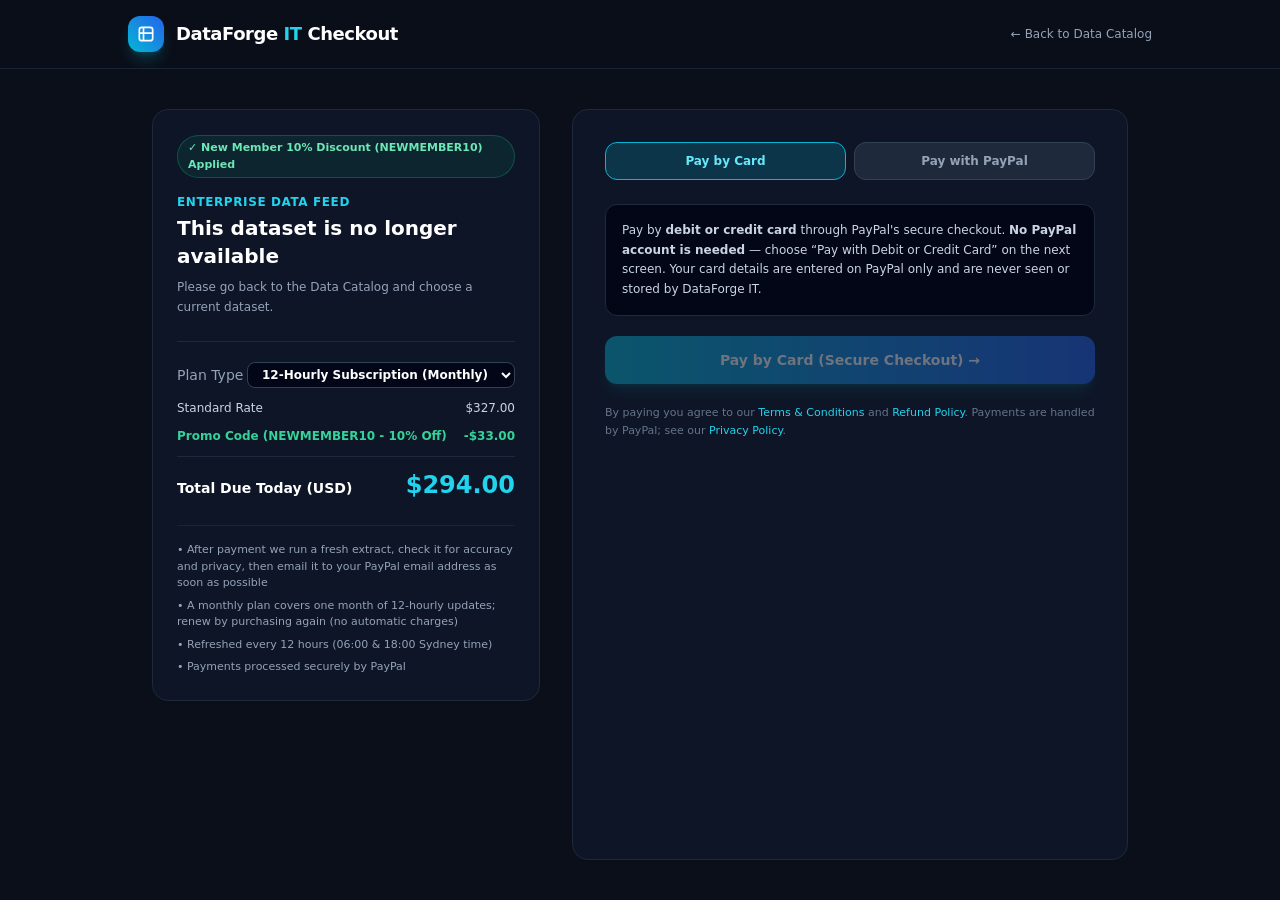
==== checkout.html @ 6be02f1d "Data refresh 2026-11-08T19:18:40Z (8 datasets)" ====
<!DOCTYPE html>
<html lang="en">
<head>
  <meta charset="UTF-8">
  <meta name="viewport" content="width=device-width, initial-scale=1.0">
  <title>Secure Checkout | DataForge IT Enterprise Data Feeds</title>
  <link rel="stylesheet" href="site.css">
  <script src="catalog-data.js?v=20261109"></script>
  <script src="catalog-loader.js?v=20261109"></script>
</head>
<body class="bg-[#0b0f19] text-slate-100 font-sans antialiased min-h-screen flex flex-col">
  <nav class="border-b border-slate-800/80 px-6 py-4 bg-[#0b0f19]/90">
    <div class="max-w-5xl mx-auto flex items-center justify-between">
      <a href="https://dataforgeit.digital" class="flex items-center gap-3 hover:opacity-90 transition-opacity">
        <div class="w-9 h-9 rounded-xl bg-gradient-to-tr from-cyan-500 to-blue-600 flex items-center justify-center shadow-lg shadow-cyan-500/25">
          <svg class="w-5 h-5 text-white" fill="none" stroke="currentColor" viewBox="0 0 24 24">
            <path stroke-linecap="round" stroke-linejoin="round" stroke-width="2" d="M4 7v10c0 2 1 3 3 3h10c2 0 3-1 3-3V7c0-2-1-3-3-3H7C5 4 4 5 4 7zm0 4h16M9 4v16"/>
          </svg>
        </div>
        <span class="text-lg font-bold tracking-tight text-white">DataForge <span class="text-cyan-400">IT</span> Checkout</span>
      </a>
      <a href="https://dataforgeit.digital/#catalog" class="text-xs text-slate-400 hover:text-cyan-400 transition-colors">&larr; Back to Data Catalog</a>
    </div>
  </nav>

  <main class="flex-1 max-w-5xl w-full mx-auto px-6 py-10 grid grid-cols-1 lg:grid-cols-12 gap-8">
    <!-- Left: Order Summary -->
    <div class="lg:col-span-5 bg-slate-900/80 border border-slate-800 rounded-2xl p-6 flex flex-col justify-between h-fit">
      <div>
        <div class="inline-flex items-center gap-1.5 px-2.5 py-1 rounded-full bg-emerald-500/10 border border-emerald-500/30 text-emerald-300 text-[11px] font-semibold mb-4">
          &check; New Member 10% Discount (NEWMEMBER10) Applied
        </div>
        <div id="coCategory" class="text-xs uppercase tracking-wider text-cyan-400 font-semibold">Enterprise Data Feed</div>
        <h1 id="coTitle" class="text-xl font-extrabold text-white mt-1">Loading Dataset...</h1>
        <p id="coDesc" class="text-xs text-slate-400 mt-2 leading-relaxed"></p>

        <div class="mt-6 pt-5 border-t border-slate-800 space-y-3 text-sm">
          <div class="flex justify-between items-center">
            <span class="text-slate-400">Plan Type</span>
            <select id="planSelect" onchange="updateTotal()" class="bg-slate-950 border border-slate-700 rounded-lg px-2.5 py-1 text-xs text-white font-semibold">
              <option value="monthly">12-Hourly Subscription (Monthly)</option>
              <option value="oneoff">One-Off Full Snapshot Archive</option>
            </select>
          </div>
          <div class="flex justify-between text-xs text-slate-300">
            <span>Standard Rate</span>
            <span id="coStdPrice">$327.00</span>
          </div>
          <div id="coDiscountRow" class="flex justify-between text-xs text-emerald-400 font-semibold">
            <span>Promo Code (NEWMEMBER10 - 10% Off)</span>
            <span id="coDiscountAmt">-$33.00</span>
          </div>
          <div class="pt-3 border-t border-slate-800 flex justify-between items-baseline">
            <span class="font-bold text-white">Total Due Today (USD)</span>
            <span id="coTotalPrice" class="text-2xl font-extrabold text-cyan-400">$294.00</span>
          </div>
        </div>
      </div>

      <div class="mt-6 pt-4 border-t border-slate-800/80 text-[11px] text-slate-400 space-y-1.5">
        <div>&bull; After payment we run a fresh extract, check it for accuracy and privacy, then email it to your PayPal email address as soon as possible</div>
        <div>&bull; A monthly plan covers one month of 12-hourly updates; renew by purchasing again (no automatic charges)</div>
        <div>&bull; Refreshed every 12 hours (06:00 &amp; 18:00 Sydney time)</div>
        <div>&bull; Payments processed securely by PayPal</div>
      </div>
    </div>

    <!-- Right: Payment Gateway -->
    <div class="lg:col-span-7 bg-slate-900/80 border border-slate-800 rounded-2xl p-6 sm:p-8">
      <div class="flex items-center gap-2 mb-6">
        <button id="tabStripe" onclick="switchTab('stripe')" class="flex-1 py-2.5 px-4 rounded-xl text-xs font-bold border transition-all bg-cyan-500/20 border-cyan-500 text-cyan-300">
          Pay by Card
        </button>
        <button id="tabPaypal" onclick="switchTab('paypal')" class="flex-1 py-2.5 px-4 rounded-xl text-xs font-bold border transition-all bg-slate-800 border-slate-700 text-slate-400">
          Pay with PayPal
        </button>
      </div>

      <!-- Card Payment (processed securely by PayPal - no card details are entered on this site) -->
      <div id="stripePanel" class="space-y-5">
        <div class="p-4 rounded-xl bg-slate-950 border border-slate-800 text-xs text-slate-300 leading-relaxed">
          Pay by <strong>debit or credit card</strong> through PayPal's secure checkout. <strong>No PayPal account is needed</strong> &mdash; choose &ldquo;Pay with Debit or Credit Card&rdquo; on the next screen. Your card details are entered on PayPal only and are never seen or stored by DataForge IT.
        </div>
        <a id="cardPaypalLink" href="#" target="_blank" rel="noopener" class="block w-full text-center py-3.5 rounded-xl bg-gradient-to-r from-cyan-500 to-blue-600 hover:from-cyan-400 hover:to-blue-500 text-white font-bold text-sm shadow-lg shadow-cyan-500/25 transition-all">
          Pay by Card (Secure Checkout) &rarr;
        </a>
      </div>

      <!-- PayPal Panel -->
      <div id="paypalPanel" class="hidden space-y-5">
        <div class="p-4 rounded-xl bg-slate-950 border border-slate-800 text-xs text-slate-300 leading-relaxed">
          Click below to complete your instant checkout via <strong>PayPal Express Checkout</strong> (supports PayPal Balance, Bank, or Debit/Credit Card).
        </div>
        <a id="directPaypalLink" href="#" target="_blank" rel="noopener" class="block w-full text-center py-3.5 rounded-xl bg-[#0070ba] hover:bg-[#005ea6] text-white font-bold text-sm shadow-lg transition-all">
          Proceed to PayPal Checkout &rarr;
        </a>
      </div>

      <p class="mt-5 text-[11px] text-slate-500 leading-relaxed">By paying you agree to our <a href="terms.html" target="_blank" class="text-cyan-400 hover:underline">Terms &amp; Conditions</a> and <a href="refunds.html" target="_blank" class="text-cyan-400 hover:underline">Refund Policy</a>. Payments are handled by PayPal; see our <a href="privacy.html" target="_blank" class="text-cyan-400 hover:underline">Privacy Policy</a>.</p>

      <div id="paymentStatusBox" class="hidden mt-5 p-4 rounded-xl bg-emerald-500/15 border border-emerald-500/30 text-emerald-300 text-xs leading-relaxed"></div>
    </div>
  </main>

  <script>
    const params = new URLSearchParams(window.location.search);
    const datasetId = params.get('dataset') || 'ecommerce_pricing_intelligence';
    const initialMethod = params.get('method') || 'stripe';
    let currentDataset = null;

    function switchTab(method) {
      const isStripe = method === 'stripe';
      document.getElementById('stripePanel').classList.toggle('hidden', !isStripe);
      document.getElementById('paypalPanel').classList.toggle('hidden', isStripe);
      document.getElementById('tabStripe').className = isStripe
        ? 'flex-1 py-2.5 px-4 rounded-xl text-xs font-bold border transition-all bg-cyan-500/20 border-cyan-500 text-cyan-300'
        : 'flex-1 py-2.5 px-4 rounded-xl text-xs font-bold border transition-all bg-slate-800 border-slate-700 text-slate-400';
      document.getElementById('tabPaypal').className = !isStripe
        ? 'flex-1 py-2.5 px-4 rounded-xl text-xs font-bold border transition-all bg-[#0070ba]/30 border-[#0070ba] text-white'
        : 'flex-1 py-2.5 px-4 rounded-xl text-xs font-bold border transition-all bg-slate-800 border-slate-700 text-slate-400';
    }

    function updateTotal() {
      if (!currentDataset) return;
      const plan = document.getElementById('planSelect').value;
      const isMonthly = plan === 'monthly';
      const std = isMonthly ? currentDataset.price_monthly_usd : currentDataset.price_oneoff_usd;
      const finalPrice = isMonthly ? (currentDataset.price_new_member_usd || std) : currentDataset.price_oneoff_usd;

      document.getElementById('coStdPrice').textContent = '$' + std + (isMonthly ? '/mo' : '');
      document.getElementById('coDiscountRow').classList.toggle('hidden', !isMonthly);
      document.getElementById('coDiscountAmt').textContent = '-$' + (std - finalPrice) + '/mo';
      document.getElementById('coTotalPrice').textContent = '$' + finalPrice + '.00';
      document.getElementById('cardPaypalLink').textContent = 'Pay $' + finalPrice + '.00 USD by Card (Secure Checkout) \u2192';

      const itemName = encodeURIComponent('DataForge IT - ' + currentDataset.title + (isMonthly ? ' (12h Subscription)' : ' (One-Off Archive)'));
      const paypalUrl = 'https://www.paypal.com/cgi-bin/webscr?cmd=_xclick&business=jleake2620%40gmail.com&item_name=' + itemName + '&amount=' + finalPrice + '&currency_code=USD&no_shipping=1';
      document.getElementById('directPaypalLink').href = paypalUrl;
      document.getElementById('cardPaypalLink').href = paypalUrl + '&landing_page=billing';
    }

    function showDataset() {
      const cat = window.DATAFORGE_CATALOG;
      if (cat && cat.datasets) {
        currentDataset = cat.datasets.find(d => d.id === datasetId);
        if (!currentDataset) {
          document.getElementById('coTitle').textContent = 'This dataset is no longer available';
          document.getElementById('coDesc').textContent = 'Please go back to the Data Catalog and choose a current dataset.';
          document.querySelectorAll('#directPaypalLink, #cardPaypalLink').forEach(el => { el.removeAttribute('href'); el.style.pointerEvents = 'none'; el.style.opacity = '0.4'; });
          return;
        }
        document.getElementById('coCategory').textContent = currentDataset.category;
        document.getElementById('coTitle').textContent = currentDataset.title;
        document.getElementById('coDesc').textContent = currentDataset.description;
        updateTotal();
      }
    }
    window.addEventListener('DOMContentLoaded', () => {
      showDataset();
      switchTab(initialMethod);
      if (window.loadLatestCatalog) window.loadLatestCatalog().then(updated => { if (updated) showDataset(); });
    });
  </script>
</body>
</html>
---- site.css ----
*,:after,:before{--tw-border-spacing-x:0;--tw-border-spacing-y:0;--tw-translate-x:0;--tw-translate-y:0;--tw-rotate:0;--tw-skew-x:0;--tw-skew-y:0;--tw-scale-x:1;--tw-scale-y:1;--tw-pan-x: ;--tw-pan-y: ;--tw-pinch-zoom: ;--tw-scroll-snap-strictness:proximity;--tw-gradient-from-position: ;--tw-gradient-via-position: ;--tw-gradient-to-position: ;--tw-ordinal: ;--tw-slashed-zero: ;--tw-numeric-figure: ;--tw-numeric-spacing: ;--tw-numeric-fraction: ;--tw-ring-inset: ;--tw-ring-offset-width:0px;--tw-ring-offset-color:#fff;--tw-ring-color:rgba(59,130,246,.5);--tw-ring-offset-shadow:0 0 #0000;--tw-ring-shadow:0 0 #0000;--tw-shadow:0 0 #0000;--tw-shadow-colored:0 0 #0000;--tw-blur: ;--tw-brightness: ;--tw-contrast: ;--tw-grayscale: ;--tw-hue-rotate: ;--tw-invert: ;--tw-saturate: ;--tw-sepia: ;--tw-drop-shadow: ;--tw-backdrop-blur: ;--tw-backdrop-brightness: ;--tw-backdrop-contrast: ;--tw-backdrop-grayscale: ;--tw-backdrop-hue-rotate: ;--tw-backdrop-invert: ;--tw-backdrop-opacity: ;--tw-backdrop-saturate: ;--tw-backdrop-sepia: ;--tw-contain-size: ;--tw-contain-layout: ;--tw-contain-paint: ;--tw-contain-style: }::backdrop{--tw-border-spacing-x:0;--tw-border-spacing-y:0;--tw-translate-x:0;--tw-translate-y:0;--tw-rotate:0;--tw-skew-x:0;--tw-skew-y:0;--tw-scale-x:1;--tw-scale-y:1;--tw-pan-x: ;--tw-pan-y: ;--tw-pinch-zoom: ;--tw-scroll-snap-strictness:proximity;--tw-gradient-from-position: ;--tw-gradient-via-position: ;--tw-gradient-to-position: ;--tw-ordinal: ;--tw-slashed-zero: ;--tw-numeric-figure: ;--tw-numeric-spacing: ;--tw-numeric-fraction: ;--tw-ring-inset: ;--tw-ring-offset-width:0px;--tw-ring-offset-color:#fff;--tw-ring-color:rgba(59,130,246,.5);--tw-ring-offset-shadow:0 0 #0000;--tw-ring-shadow:0 0 #0000;--tw-shadow:0 0 #0000;--tw-shadow-colored:0 0 #0000;--tw-blur: ;--tw-brightness: ;--tw-contrast: ;--tw-grayscale: ;--tw-hue-rotate: ;--tw-invert: ;--tw-saturate: ;--tw-sepia: ;--tw-drop-shadow: ;--tw-backdrop-blur: ;--tw-backdrop-brightness: ;--tw-backdrop-contrast: ;--tw-backdrop-grayscale: ;--tw-backdrop-hue-rotate: ;--tw-backdrop-invert: ;--tw-backdrop-opacity: ;--tw-backdrop-saturate: ;--tw-backdrop-sepia: ;--tw-contain-size: ;--tw-contain-layout: ;--tw-contain-paint: ;--tw-contain-style: }/*! tailwindcss v3.4.17 | MIT License | https://tailwindcss.com*/*,:after,:before{box-sizing:border-box;border:0 solid #e5e7eb}:after,:before{--tw-content:""}:host,html{line-height:1.5;-webkit-text-size-adjust:100%;-moz-tab-size:4;-o-tab-size:4;tab-size:4;font-family:ui-sans-serif,system-ui,sans-serif,Apple Color Emoji,Segoe UI Emoji,Segoe UI Symbol,Noto Color Emoji;font-feature-settings:normal;font-variation-settings:normal;-webkit-tap-highlight-color:transparent}body{margin:0;line-height:inherit}hr{height:0;color:inherit;border-top-width:1px}abbr:where([title]){-webkit-text-decoration:underline dotted;text-decoration:underline dotted}h1,h2,h3,h4,h5,h6{font-size:inherit;font-weight:inherit}a{color:inherit;text-decoration:inherit}b,strong{font-weight:bolder}code,kbd,pre,samp{font-family:ui-monospace,SFMono-Regular,Menlo,Monaco,Consolas,Liberation Mono,Courier New,monospace;font-feature-settings:normal;font-variation-settings:normal;font-size:1em}small{font-size:80%}sub,sup{font-size:75%;line-height:0;position:relative;vertical-align:baseline}sub{bottom:-.25em}sup{top:-.5em}table{text-indent:0;border-color:inherit;border-collapse:collapse}button,input,optgroup,select,textarea{font-family:inherit;font-feature-settings:inherit;font-variation-settings:inherit;font-size:100%;font-weight:inherit;line-height:inherit;letter-spacing:inherit;color:inherit;margin:0;padding:0}button,select{text-transform:none}button,input:where([type=button]),input:where([type=reset]),input:where([type=submit]){-webkit-appearance:button;background-color:transparent;background-image:none}:-moz-focusring{outline:auto}:-moz-ui-invalid{box-shadow:none}progress{vertical-align:baseline}::-webkit-inner-spin-button,::-webkit-outer-spin-button{height:auto}[type=search]{-webkit-appearance:textfield;outline-offset:-2px}::-webkit-search-decoration{-webkit-appearance:none}::-webkit-file-upload-button{-webkit-appearance:button;font:inherit}summary{display:list-item}blockquote,dd,dl,figure,h1,h2,h3,h4,h5,h6,hr,p,pre{margin:0}fieldset{margin:0}fieldset,legend{padding:0}menu,ol,ul{list-style:none;margin:0;padding:0}dialog{padding:0}textarea{resize:vertical}input::-moz-placeholder,textarea::-moz-placeholder{opacity:1;color:#9ca3af}input::placeholder,textarea::placeholder{opacity:1;color:#9ca3af}[role=button],button{cursor:pointer}:disabled{cursor:default}audio,canvas,embed,iframe,img,object,svg,video{display:block;vertical-align:middle}img,video{max-width:100%;height:auto}[hidden]:where(:not([hidden=until-found])){display:none}.pointer-events-none{pointer-events:none}.visible{visibility:visible}.fixed{position:fixed}.absolute{position:absolute}.relative{position:relative}.sticky{position:sticky}.inset-0{inset:0}.-bottom-40{bottom:-10rem}.-left-40{left:-10rem}.-right-24{right:-6rem}.-right-40{right:-10rem}.-top-24{top:-6rem}.-top-40{top:-10rem}.left-1\/3{left:33.333333%}.top-0{top:0}.top-1\/3{top:33.333333%}.-z-10{z-index:-10}.z-50{z-index:50}.mx-auto{margin-left:auto;margin-right:auto}.mb-1{margin-bottom:.25rem}.mb-1\.5{margin-bottom:.375rem}.mb-10{margin-bottom:2.5rem}.mb-12{margin-bottom:3rem}.mb-16{margin-bottom:4rem}.mb-2{margin-bottom:.5rem}.mb-3{margin-bottom:.75rem}.mb-4{margin-bottom:1rem}.mb-6{margin-bottom:1.5rem}.mb-8{margin-bottom:2rem}.mt-0\.5{margin-top:.125rem}.mt-1{margin-top:.25rem}.mt-1\.5{margin-top:.375rem}.mt-10{margin-top:2.5rem}.mt-16{margin-top:4rem}.mt-2{margin-top:.5rem}.mt-4{margin-top:1rem}.mt-5{margin-top:1.25rem}.mt-6{margin-top:1.5rem}.mt-8{margin-top:2rem}.line-clamp-2{overflow:hidden;display:-webkit-box;-webkit-box-orient:vertical;-webkit-line-clamp:2}.block{display:block}.flex{display:flex}.inline-flex{display:inline-flex}.table{display:table}.grid{display:grid}.hidden{display:none}.h-10{height:2.5rem}.h-12{height:3rem}.h-2{height:.5rem}.h-2\.5{height:.625rem}.h-3\.5{height:.875rem}.h-5{height:1.25rem}.h-6{height:1.5rem}.h-80{height:20rem}.h-9{height:2.25rem}.h-96{height:24rem}.h-fit{height:-moz-fit-content;height:fit-content}.max-h-\[90vh\]{max-height:90vh}.min-h-screen{min-height:100vh}.w-10{width:2.5rem}.w-12{width:3rem}.w-2{width:.5rem}.w-2\.5{width:.625rem}.w-3\.5{width:.875rem}.w-5{width:1.25rem}.w-6{width:1.5rem}.w-80{width:20rem}.w-9{width:2.25rem}.w-96{width:24rem}.w-full{width:100%}.max-w-2xl{max-width:42rem}.max-w-3xl{max-width:48rem}.max-w-4xl{max-width:56rem}.max-w-5xl{max-width:64rem}.max-w-7xl{max-width:80rem}.max-w-xl{max-width:36rem}.max-w-xs{max-width:20rem}.flex-1{flex:1 1 0%}.border-collapse{border-collapse:collapse}.transform{transform:translate(var(--tw-translate-x),var(--tw-translate-y)) rotate(var(--tw-rotate)) skewX(var(--tw-skew-x)) skewY(var(--tw-skew-y)) scaleX(var(--tw-scale-x)) scaleY(var(--tw-scale-y))}@keyframes ping{75%,to{transform:scale(2);opacity:0}}.animate-ping{animation:ping 1s cubic-bezier(0,0,.2,1) infinite}@keyframes pulse{50%{opacity:.5}}.animate-pulse{animation:pulse 2s cubic-bezier(.4,0,.6,1) infinite}.cursor-pointer{cursor:pointer}.list-disc{list-style-type:disc}.appearance-none{-webkit-appearance:none;-moz-appearance:none;appearance:none}.grid-cols-1{grid-template-columns:repeat(1,minmax(0,1fr))}.grid-cols-2{grid-template-columns:repeat(2,minmax(0,1fr))}.grid-cols-3{grid-template-columns:repeat(3,minmax(0,1fr))}.flex-col{flex-direction:column}.flex-wrap{flex-wrap:wrap}.items-start{align-items:flex-start}.items-center{align-items:center}.items-baseline{align-items:baseline}.items-stretch{align-items:stretch}.justify-center{justify-content:center}.justify-between{justify-content:space-between}.gap-1\.5{gap:.375rem}.gap-10{gap:2.5rem}.gap-2{gap:.5rem}.gap-2\.5{gap:.625rem}.gap-3{gap:.75rem}.gap-4{gap:1rem}.gap-6{gap:1.5rem}.gap-8{gap:2rem}.gap-x-6{-moz-column-gap:1.5rem;column-gap:1.5rem}.gap-y-2{row-gap:.5rem}.space-y-1>:not([hidden])~:not([hidden]){--tw-space-y-reverse:0;margin-top:calc(.25rem*(1 - var(--tw-space-y-reverse)));margin-bottom:calc(.25rem*var(--tw-space-y-reverse))}.space-y-1\.5>:not([hidden])~:not([hidden]){--tw-space-y-reverse:0;margin-top:calc(.375rem*(1 - var(--tw-space-y-reverse)));margin-bottom:calc(.375rem*var(--tw-space-y-reverse))}.space-y-2>:not([hidden])~:not([hidden]){--tw-space-y-reverse:0;margin-top:calc(.5rem*(1 - var(--tw-space-y-reverse)));margin-bottom:calc(.5rem*var(--tw-space-y-reverse))}.space-y-3>:not([hidden])~:not([hidden]){--tw-space-y-reverse:0;margin-top:calc(.75rem*(1 - var(--tw-space-y-reverse)));margin-bottom:calc(.75rem*var(--tw-space-y-reverse))}.space-y-4>:not([hidden])~:not([hidden]){--tw-space-y-reverse:0;margin-top:calc(1rem*(1 - var(--tw-space-y-reverse)));margin-bottom:calc(1rem*var(--tw-space-y-reverse))}.space-y-5>:not([hidden])~:not([hidden]){--tw-space-y-reverse:0;margin-top:calc(1.25rem*(1 - var(--tw-space-y-reverse)));margin-bottom:calc(1.25rem*var(--tw-space-y-reverse))}.space-y-6>:not([hidden])~:not([hidden]){--tw-space-y-reverse:0;margin-top:calc(1.5rem*(1 - var(--tw-space-y-reverse)));margin-bottom:calc(1.5rem*var(--tw-space-y-reverse))}.divide-y>:not([hidden])~:not([hidden]){--tw-divide-y-reverse:0;border-top-width:calc(1px*(1 - var(--tw-divide-y-reverse)));border-bottom-width:calc(1px*var(--tw-divide-y-reverse))}.divide-slate-800\/60>:not([hidden])~:not([hidden]){border-color:rgba(30,41,59,.6)}.overflow-hidden{overflow:hidden}.overflow-x-auto{overflow-x:auto}.overflow-y-auto{overflow-y:auto}.scroll-smooth{scroll-behavior:smooth}.truncate{overflow:hidden;text-overflow:ellipsis}.truncate,.whitespace-nowrap{white-space:nowrap}.rounded{border-radius:.25rem}.rounded-2xl{border-radius:1rem}.rounded-3xl{border-radius:1.5rem}.rounded-full{border-radius:9999px}.rounded-lg{border-radius:.5rem}.rounded-md{border-radius:.375rem}.rounded-xl{border-radius:.75rem}.border{border-width:1px}.border-y{border-top-width:1px}.border-b,.border-y{border-bottom-width:1px}.border-t{border-top-width:1px}.border-\[\#0070ba\]{--tw-border-opacity:1;border-color:rgb(0 112 186/var(--tw-border-opacity,1))}.border-cyan-500{--tw-border-opacity:1;border-color:rgb(6 182 212/var(--tw-border-opacity,1))}.border-cyan-500\/20{border-color:rgba(6,182,212,.2)}.border-cyan-500\/30{border-color:rgba(6,182,212,.3)}.border-emerald-500\/20{border-color:rgba(16,185,129,.2)}.border-emerald-500\/30{border-color:rgba(16,185,129,.3)}.border-red-500\/30{border-color:rgba(239,68,68,.3)}.border-slate-700{--tw-border-opacity:1;border-color:rgb(51 65 85/var(--tw-border-opacity,1))}.border-slate-700\/80{border-color:rgba(51,65,85,.8)}.border-slate-800{--tw-border-opacity:1;border-color:rgb(30 41 59/var(--tw-border-opacity,1))}.border-slate-800\/60{border-color:rgba(30,41,59,.6)}.border-slate-800\/70{border-color:rgba(30,41,59,.7)}.border-slate-800\/80{border-color:rgba(30,41,59,.8)}.border-slate-800\/90{border-color:rgba(30,41,59,.9)}.bg-\[\#0070ba\]{--tw-bg-opacity:1;background-color:rgb(0 112 186/var(--tw-bg-opacity,1))}.bg-\[\#0070ba\]\/30{background-color:rgba(0,112,186,.3)}.bg-\[\#0b0f19\]{--tw-bg-opacity:1;background-color:rgb(11 15 25/var(--tw-bg-opacity,1))}.bg-\[\#0b0f19\]\/80{background-color:rgba(11,15,25,.8)}.bg-\[\#0b0f19\]\/90{background-color:rgba(11,15,25,.9)}.bg-\[\#0f1626\]{--tw-bg-opacity:1;background-color:rgb(15 22 38/var(--tw-bg-opacity,1))}.bg-black\/80{background-color:rgba(0,0,0,.8)}.bg-blue-400{--tw-bg-opacity:1;background-color:rgb(96 165 250/var(--tw-bg-opacity,1))}.bg-blue-500\/10{background-color:rgba(59,130,246,.1)}.bg-blue-500\/20{background-color:rgba(59,130,246,.2)}.bg-blue-600\/15{background-color:rgba(37,99,235,.15)}.bg-cyan-400{--tw-bg-opacity:1;background-color:rgb(34 211 238/var(--tw-bg-opacity,1))}.bg-cyan-500{--tw-bg-opacity:1;background-color:rgb(6 182 212/var(--tw-bg-opacity,1))}.bg-cyan-500\/10{background-color:rgba(6,182,212,.1)}.bg-cyan-500\/20{background-color:rgba(6,182,212,.2)}.bg-emerald-400{--tw-bg-opacity:1;background-color:rgb(52 211 153/var(--tw-bg-opacity,1))}.bg-emerald-500{--tw-bg-opacity:1;background-color:rgb(16 185 129/var(--tw-bg-opacity,1))}.bg-emerald-500\/10{background-color:rgba(16,185,129,.1)}.bg-emerald-500\/15{background-color:rgba(16,185,129,.15)}.bg-indigo-500\/10{background-color:rgba(99,102,241,.1)}.bg-indigo-500\/15{background-color:rgba(99,102,241,.15)}.bg-indigo-500\/20{background-color:rgba(99,102,241,.2)}.bg-purple-400{--tw-bg-opacity:1;background-color:rgb(192 132 252/var(--tw-bg-opacity,1))}.bg-purple-500\/10{background-color:rgba(168,85,247,.1)}.bg-red-400{--tw-bg-opacity:1;background-color:rgb(248 113 113/var(--tw-bg-opacity,1))}.bg-red-500\/10{background-color:rgba(239,68,68,.1)}.bg-slate-800{--tw-bg-opacity:1;background-color:rgb(30 41 59/var(--tw-bg-opacity,1))}.bg-slate-800\/80{background-color:rgba(30,41,59,.8)}.bg-slate-900{--tw-bg-opacity:1;background-color:rgb(15 23 42/var(--tw-bg-opacity,1))}.bg-slate-900\/40{background-color:rgba(15,23,42,.4)}.bg-slate-900\/60{background-color:rgba(15,23,42,.6)}.bg-slate-900\/70{background-color:rgba(15,23,42,.7)}.bg-slate-900\/80{background-color:rgba(15,23,42,.8)}.bg-slate-900\/90{background-color:rgba(15,23,42,.9)}.bg-slate-950{--tw-bg-opacity:1;background-color:rgb(2 6 23/var(--tw-bg-opacity,1))}.bg-slate-950\/60{background-color:rgba(2,6,23,.6)}.bg-slate-950\/70{background-color:rgba(2,6,23,.7)}.bg-slate-950\/80{background-color:rgba(2,6,23,.8)}.bg-slate-950\/90{background-color:rgba(2,6,23,.9)}.bg-teal-500\/10{background-color:rgba(20,184,166,.1)}.bg-teal-500\/20{background-color:rgba(20,184,166,.2)}.bg-yellow-400{--tw-bg-opacity:1;background-color:rgb(250 204 21/var(--tw-bg-opacity,1))}.bg-gradient-to-b{background-image:linear-gradient(to bottom,var(--tw-gradient-stops))}.bg-gradient-to-br{background-image:linear-gradient(to bottom right,var(--tw-gradient-stops))}.bg-gradient-to-r{background-image:linear-gradient(to right,var(--tw-gradient-stops))}.bg-gradient-to-tr{background-image:linear-gradient(to top right,var(--tw-gradient-stops))}.from-cyan-400{--tw-gradient-from:#22d3ee var(--tw-gradient-from-position);--tw-gradient-to:rgba(34,211,238,0) var(--tw-gradient-to-position);--tw-gradient-stops:var(--tw-gradient-from),var(--tw-gradient-to)}.from-cyan-500{--tw-gradient-from:#06b6d4 var(--tw-gradient-from-position);--tw-gradient-to:rgba(6,182,212,0) var(--tw-gradient-to-position);--tw-gradient-stops:var(--tw-gradient-from),var(--tw-gradient-to)}.from-emerald-500\/15{--tw-gradient-from:rgba(16,185,129,.15) var(--tw-gradient-from-position);--tw-gradient-to:rgba(16,185,129,0) var(--tw-gradient-to-position);--tw-gradient-stops:var(--tw-gradient-from),var(--tw-gradient-to)}.from-slate-900{--tw-gradient-from:#0f172a var(--tw-gradient-from-position);--tw-gradient-to:rgba(15,23,42,0) var(--tw-gradient-to-position);--tw-gradient-stops:var(--tw-gradient-from),var(--tw-gradient-to)}.from-white{--tw-gradient-from:#fff var(--tw-gradient-from-position);--tw-gradient-to:hsla(0,0%,100%,0) var(--tw-gradient-to-position);--tw-gradient-stops:var(--tw-gradient-from),var(--tw-gradient-to)}.via-cyan-500\/15{--tw-gradient-to:rgba(6,182,212,0) var(--tw-gradient-to-position);--tw-gradient-stops:var(--tw-gradient-from),rgba(6,182,212,.15) var(--tw-gradient-via-position),var(--tw-gradient-to)}.via-slate-200{--tw-gradient-to:rgba(226,232,240,0) var(--tw-gradient-to-position);--tw-gradient-stops:var(--tw-gradient-from),#e2e8f0 var(--tw-gradient-via-position),var(--tw-gradient-to)}.to-\[\#070b13\]{--tw-gradient-to:#070b13 var(--tw-gradient-to-position)}.to-blue-500{--tw-gradient-to:#3b82f6 var(--tw-gradient-to-position)}.to-blue-600{--tw-gradient-to:#2563eb var(--tw-gradient-to-position)}.to-blue-600\/15{--tw-gradient-to:rgba(37,99,235,.15) var(--tw-gradient-to-position)}.to-cyan-400{--tw-gradient-to:#22d3ee var(--tw-gradient-to-position)}.to-slate-950{--tw-gradient-to:#020617 var(--tw-gradient-to-position)}.bg-clip-text{-webkit-background-clip:text;background-clip:text}.fill-current{fill:currentColor}.p-2{padding:.5rem}.p-3{padding:.75rem}.p-4{padding:1rem}.p-5{padding:1.25rem}.p-6{padding:1.5rem}.p-8{padding:2rem}.px-1\.5{padding-left:.375rem;padding-right:.375rem}.px-2{padding-left:.5rem;padding-right:.5rem}.px-2\.5{padding-left:.625rem;padding-right:.625rem}.px-3{padding-left:.75rem;padding-right:.75rem}.px-3\.5{padding-left:.875rem;padding-right:.875rem}.px-4{padding-left:1rem;padding-right:1rem}.px-5{padding-left:1.25rem;padding-right:1.25rem}.px-6{padding-left:1.5rem;padding-right:1.5rem}.px-8{padding-left:2rem;padding-right:2rem}.py-0\.5{padding-top:.125rem;padding-bottom:.125rem}.py-1{padding-top:.25rem;padding-bottom:.25rem}.py-1\.5{padding-top:.375rem;padding-bottom:.375rem}.py-10{padding-top:2.5rem;padding-bottom:2.5rem}.py-12{padding-top:3rem;padding-bottom:3rem}.py-16{padding-top:4rem;padding-bottom:4rem}.py-2{padding-top:.5rem;padding-bottom:.5rem}.py-2\.5{padding-top:.625rem;padding-bottom:.625rem}.py-20{padding-top:5rem;padding-bottom:5rem}.py-3{padding-top:.75rem;padding-bottom:.75rem}.py-3\.5{padding-top:.875rem;padding-bottom:.875rem}.py-4{padding-top:1rem;padding-bottom:1rem}.py-8{padding-top:2rem;padding-bottom:2rem}.pb-20{padding-bottom:5rem}.pb-5{padding-bottom:1.25rem}.pb-6{padding-bottom:1.5rem}.pb-8{padding-bottom:2rem}.pl-4{padding-left:1rem}.pl-5{padding-left:1.25rem}.pr-4{padding-right:1rem}.pt-10{padding-top:2.5rem}.pt-2{padding-top:.5rem}.pt-24{padding-top:6rem}.pt-3{padding-top:.75rem}.pt-4{padding-top:1rem}.pt-5{padding-top:1.25rem}.pt-6{padding-top:1.5rem}.text-left{text-align:left}.text-center{text-align:center}.font-mono{font-family:ui-monospace,SFMono-Regular,Menlo,Monaco,Consolas,Liberation Mono,Courier New,monospace}.font-sans{font-family:ui-sans-serif,system-ui,sans-serif,Apple Color Emoji,Segoe UI Emoji,Segoe UI Symbol,Noto Color Emoji}.text-2xl{font-size:1.5rem;line-height:2rem}.text-3xl{font-size:1.875rem;line-height:2.25rem}.text-4xl{font-size:2.25rem;line-height:2.5rem}.text-5xl{font-size:3rem;line-height:1}.text-\[10px\]{font-size:10px}.text-\[11px\]{font-size:11px}.text-base{font-size:1rem;line-height:1.5rem}.text-lg{font-size:1.125rem;line-height:1.75rem}.text-sm{font-size:.875rem;line-height:1.25rem}.text-xl{font-size:1.25rem;line-height:1.75rem}.text-xs{font-size:.75rem;line-height:1rem}.font-bold{font-weight:700}.font-extrabold{font-weight:800}.font-medium{font-weight:500}.font-semibold{font-weight:600}.uppercase{text-transform:uppercase}.leading-none{line-height:1}.leading-relaxed{line-height:1.625}.leading-snug{line-height:1.375}.leading-tight{line-height:1.25}.tracking-tight{letter-spacing:-.025em}.tracking-wider{letter-spacing:.05em}.text-blue-400{--tw-text-opacity:1;color:rgb(96 165 250/var(--tw-text-opacity,1))}.text-cyan-300{--tw-text-opacity:1;color:rgb(103 232 249/var(--tw-text-opacity,1))}.text-cyan-400{--tw-text-opacity:1;color:rgb(34 211 238/var(--tw-text-opacity,1))}.text-emerald-300{--tw-text-opacity:1;color:rgb(110 231 183/var(--tw-text-opacity,1))}.text-emerald-400{--tw-text-opacity:1;color:rgb(52 211 153/var(--tw-text-opacity,1))}.text-indigo-400{--tw-text-opacity:1;color:rgb(129 140 248/var(--tw-text-opacity,1))}.text-purple-400{--tw-text-opacity:1;color:rgb(192 132 252/var(--tw-text-opacity,1))}.text-red-300{--tw-text-opacity:1;color:rgb(252 165 165/var(--tw-text-opacity,1))}.text-slate-100{--tw-text-opacity:1;color:rgb(241 245 249/var(--tw-text-opacity,1))}.text-slate-200{--tw-text-opacity:1;color:rgb(226 232 240/var(--tw-text-opacity,1))}.text-slate-300{--tw-text-opacity:1;color:rgb(203 213 225/var(--tw-text-opacity,1))}.text-slate-400{--tw-text-opacity:1;color:rgb(148 163 184/var(--tw-text-opacity,1))}.text-slate-500{--tw-text-opacity:1;color:rgb(100 116 139/var(--tw-text-opacity,1))}.text-slate-950{--tw-text-opacity:1;color:rgb(2 6 23/var(--tw-text-opacity,1))}.text-teal-400{--tw-text-opacity:1;color:rgb(45 212 191/var(--tw-text-opacity,1))}.text-transparent{color:transparent}.text-white{--tw-text-opacity:1;color:rgb(255 255 255/var(--tw-text-opacity,1))}.underline{text-decoration-line:underline}.antialiased{-webkit-font-smoothing:antialiased;-moz-osx-font-smoothing:grayscale}.accent-cyan-400{accent-color:#22d3ee}.opacity-75{opacity:.75}.shadow-2xl{--tw-shadow:0 25px 50px -12px rgba(0,0,0,.25);--tw-shadow-colored:0 25px 50px -12px var(--tw-shadow-color)}.shadow-2xl,.shadow-lg{box-shadow:var(--tw-ring-offset-shadow,0 0 #0000),var(--tw-ring-shadow,0 0 #0000),var(--tw-shadow)}.shadow-lg{--tw-shadow:0 10px 15px -3px rgba(0,0,0,.1),0 4px 6px -4px rgba(0,0,0,.1);--tw-shadow-colored:0 10px 15px -3px var(--tw-shadow-color),0 4px 6px -4px var(--tw-shadow-color)}.shadow-md{--tw-shadow:0 4px 6px -1px rgba(0,0,0,.1),0 2px 4px -2px rgba(0,0,0,.1);--tw-shadow-colored:0 4px 6px -1px var(--tw-shadow-color),0 2px 4px -2px var(--tw-shadow-color)}.shadow-md,.shadow-xl{box-shadow:var(--tw-ring-offset-shadow,0 0 #0000),var(--tw-ring-shadow,0 0 #0000),var(--tw-shadow)}.shadow-xl{--tw-shadow:0 20px 25px -5px rgba(0,0,0,.1),0 8px 10px -6px rgba(0,0,0,.1);--tw-shadow-colored:0 20px 25px -5px var(--tw-shadow-color),0 8px 10px -6px var(--tw-shadow-color)}.shadow-blue-500\/20{--tw-shadow-color:rgba(59,130,246,.2);--tw-shadow:var(--tw-shadow-colored)}.shadow-cyan-500\/15{--tw-shadow-color:rgba(6,182,212,.15);--tw-shadow:var(--tw-shadow-colored)}.shadow-cyan-500\/20{--tw-shadow-color:rgba(6,182,212,.2);--tw-shadow:var(--tw-shadow-colored)}.shadow-cyan-500\/25{--tw-shadow-color:rgba(6,182,212,.25);--tw-shadow:var(--tw-shadow-colored)}.outline-none{outline:2px solid transparent;outline-offset:2px}.outline{outline-style:solid}.blur-3xl{--tw-blur:blur(64px)}.blur-3xl,.blur-\[120px\]{filter:var(--tw-blur) var(--tw-brightness) var(--tw-contrast) var(--tw-grayscale) var(--tw-hue-rotate) var(--tw-invert) var(--tw-saturate) var(--tw-sepia) var(--tw-drop-shadow)}.blur-\[120px\]{--tw-blur:blur(120px)}.blur-\[130px\]{--tw-blur:blur(130px)}.blur-\[130px\],.blur-\[140px\]{filter:var(--tw-blur) var(--tw-brightness) var(--tw-contrast) var(--tw-grayscale) var(--tw-hue-rotate) var(--tw-invert) var(--tw-saturate) var(--tw-sepia) var(--tw-drop-shadow)}.blur-\[140px\]{--tw-blur:blur(140px)}.filter{filter:var(--tw-blur) var(--tw-brightness) var(--tw-contrast) var(--tw-grayscale) var(--tw-hue-rotate) var(--tw-invert) var(--tw-saturate) var(--tw-sepia) var(--tw-drop-shadow)}.backdrop-blur-md{--tw-backdrop-blur:blur(12px)}.backdrop-blur-md,.backdrop-blur-sm{-webkit-backdrop-filter:var(--tw-backdrop-blur) var(--tw-backdrop-brightness) var(--tw-backdrop-contrast) var(--tw-backdrop-grayscale) var(--tw-backdrop-hue-rotate) var(--tw-backdrop-invert) var(--tw-backdrop-opacity) var(--tw-backdrop-saturate) var(--tw-backdrop-sepia);backdrop-filter:var(--tw-backdrop-blur) var(--tw-backdrop-brightness) var(--tw-backdrop-contrast) var(--tw-backdrop-grayscale) var(--tw-backdrop-hue-rotate) var(--tw-backdrop-invert) var(--tw-backdrop-opacity) var(--tw-backdrop-saturate) var(--tw-backdrop-sepia)}.backdrop-blur-sm{--tw-backdrop-blur:blur(4px)}.backdrop-blur-xl{--tw-backdrop-blur:blur(24px);-webkit-backdrop-filter:var(--tw-backdrop-blur) var(--tw-backdrop-brightness) var(--tw-backdrop-contrast) var(--tw-backdrop-grayscale) var(--tw-backdrop-hue-rotate) var(--tw-backdrop-invert) var(--tw-backdrop-opacity) var(--tw-backdrop-saturate) var(--tw-backdrop-sepia);backdrop-filter:var(--tw-backdrop-blur) var(--tw-backdrop-brightness) var(--tw-backdrop-contrast) var(--tw-backdrop-grayscale) var(--tw-backdrop-hue-rotate) var(--tw-backdrop-invert) var(--tw-backdrop-opacity) var(--tw-backdrop-saturate) var(--tw-backdrop-sepia)}.transition{transition-property:color,background-color,border-color,text-decoration-color,fill,stroke,opacity,box-shadow,transform,filter,-webkit-backdrop-filter;transition-property:color,background-color,border-color,text-decoration-color,fill,stroke,opacity,box-shadow,transform,filter,backdrop-filter;transition-property:color,background-color,border-color,text-decoration-color,fill,stroke,opacity,box-shadow,transform,filter,backdrop-filter,-webkit-backdrop-filter;transition-timing-function:cubic-bezier(.4,0,.2,1);transition-duration:.15s}.transition-all{transition-property:all;transition-timing-function:cubic-bezier(.4,0,.2,1);transition-duration:.15s}.transition-colors{transition-property:color,background-color,border-color,text-decoration-color,fill,stroke;transition-timing-function:cubic-bezier(.4,0,.2,1);transition-duration:.15s}.transition-opacity{transition-property:opacity;transition-timing-function:cubic-bezier(.4,0,.2,1);transition-duration:.15s}.transition-transform{transition-property:transform;transition-timing-function:cubic-bezier(.4,0,.2,1);transition-duration:.15s}.duration-300{transition-duration:.3s}.ease-in-out{transition-timing-function:cubic-bezier(.4,0,.2,1)}.selection\:bg-cyan-500 ::-moz-selection{--tw-bg-opacity:1;background-color:rgb(6 182 212/var(--tw-bg-opacity,1))}.selection\:bg-cyan-500 ::selection{--tw-bg-opacity:1;background-color:rgb(6 182 212/var(--tw-bg-opacity,1))}.selection\:text-white ::-moz-selection{--tw-text-opacity:1;color:rgb(255 255 255/var(--tw-text-opacity,1))}.selection\:text-white ::selection{--tw-text-opacity:1;color:rgb(255 255 255/var(--tw-text-opacity,1))}.selection\:bg-cyan-500::-moz-selection{--tw-bg-opacity:1;background-color:rgb(6 182 212/var(--tw-bg-opacity,1))}.selection\:bg-cyan-500::selection{--tw-bg-opacity:1;background-color:rgb(6 182 212/var(--tw-bg-opacity,1))}.selection\:text-white::-moz-selection{--tw-text-opacity:1;color:rgb(255 255 255/var(--tw-text-opacity,1))}.selection\:text-white::selection{--tw-text-opacity:1;color:rgb(255 255 255/var(--tw-text-opacity,1))}.hover\:-translate-y-0\.5:hover{--tw-translate-y:-0.125rem;transform:translate(var(--tw-translate-x),var(--tw-translate-y)) rotate(var(--tw-rotate)) skewX(var(--tw-skew-x)) skewY(var(--tw-skew-y)) scaleX(var(--tw-scale-x)) scaleY(var(--tw-scale-y))}.hover\:border-cyan-500\/50:hover{border-color:rgba(6,182,212,.5)}.hover\:bg-\[\#003087\]:hover{--tw-bg-opacity:1;background-color:rgb(0 48 135/var(--tw-bg-opacity,1))}.hover\:bg-\[\#005ea6\]:hover{--tw-bg-opacity:1;background-color:rgb(0 94 166/var(--tw-bg-opacity,1))}.hover\:bg-slate-700:hover{--tw-bg-opacity:1;background-color:rgb(51 65 85/var(--tw-bg-opacity,1))}.hover\:bg-slate-800:hover{--tw-bg-opacity:1;background-color:rgb(30 41 59/var(--tw-bg-opacity,1))}.hover\:bg-slate-900\/60:hover{background-color:rgba(15,23,42,.6)}.hover\:from-cyan-400:hover{--tw-gradient-from:#22d3ee var(--tw-gradient-from-position);--tw-gradient-to:rgba(34,211,238,0) var(--tw-gradient-to-position);--tw-gradient-stops:var(--tw-gradient-from),var(--tw-gradient-to)}.hover\:to-blue-500:hover{--tw-gradient-to:#3b82f6 var(--tw-gradient-to-position)}.hover\:text-cyan-300:hover{--tw-text-opacity:1;color:rgb(103 232 249/var(--tw-text-opacity,1))}.hover\:text-cyan-400:hover{--tw-text-opacity:1;color:rgb(34 211 238/var(--tw-text-opacity,1))}.hover\:text-white:hover{--tw-text-opacity:1;color:rgb(255 255 255/var(--tw-text-opacity,1))}.hover\:underline:hover{text-decoration-line:underline}.hover\:opacity-90:hover{opacity:.9}.hover\:shadow-xl:hover{--tw-shadow:0 20px 25px -5px rgba(0,0,0,.1),0 8px 10px -6px rgba(0,0,0,.1);--tw-shadow-colored:0 20px 25px -5px var(--tw-shadow-color),0 8px 10px -6px var(--tw-shadow-color);box-shadow:var(--tw-ring-offset-shadow,0 0 #0000),var(--tw-ring-shadow,0 0 #0000),var(--tw-shadow)}.hover\:shadow-cyan-500\/10:hover{--tw-shadow-color:rgba(6,182,212,.1);--tw-shadow:var(--tw-shadow-colored)}.focus\:border-cyan-400:focus{--tw-border-opacity:1;border-color:rgb(34 211 238/var(--tw-border-opacity,1))}.focus\:border-cyan-500:focus{--tw-border-opacity:1;border-color:rgb(6 182 212/var(--tw-border-opacity,1))}.group:hover .group-hover\:scale-110{--tw-scale-x:1.1;--tw-scale-y:1.1;transform:translate(var(--tw-translate-x),var(--tw-translate-y)) rotate(var(--tw-rotate)) skewX(var(--tw-skew-x)) skewY(var(--tw-skew-y)) scaleX(var(--tw-scale-x)) scaleY(var(--tw-scale-y))}.group:hover .group-hover\:text-cyan-400{--tw-text-opacity:1;color:rgb(34 211 238/var(--tw-text-opacity,1))}@media (min-width:640px){.sm\:w-72{width:18rem}.sm\:w-auto{width:auto}.sm\:flex-initial{flex:0 1 auto}.sm\:grid-cols-2{grid-template-columns:repeat(2,minmax(0,1fr))}.sm\:grid-cols-4{grid-template-columns:repeat(4,minmax(0,1fr))}.sm\:flex-row{flex-direction:row}.sm\:items-center{align-items:center}.sm\:gap-12{gap:3rem}.sm\:p-10{padding:2.5rem}.sm\:p-12{padding:3rem}.sm\:p-8{padding:2rem}.sm\:text-4xl{font-size:2.25rem;line-height:2.5rem}.sm\:text-6xl{font-size:3.75rem;line-height:1}.sm\:text-base{font-size:1rem;line-height:1.5rem}.sm\:text-sm{font-size:.875rem;line-height:1.25rem}.sm\:text-xl{font-size:1.25rem;line-height:1.75rem}.sm\:leading-tight{line-height:1.25}}@media (min-width:768px){.md\:flex{display:flex}.md\:grid-cols-2{grid-template-columns:repeat(2,minmax(0,1fr))}.md\:grid-cols-4{grid-template-columns:repeat(4,minmax(0,1fr))}}@media (min-width:1024px){.lg\:col-span-5{grid-column:span 5/span 5}.lg\:col-span-7{grid-column:span 7/span 7}.lg\:grid-cols-12{grid-template-columns:repeat(12,minmax(0,1fr))}.lg\:grid-cols-3{grid-template-columns:repeat(3,minmax(0,1fr))}.lg\:grid-cols-4{grid-template-columns:repeat(4,minmax(0,1fr))}.lg\:flex-row{flex-direction:row}.lg\:items-end{align-items:flex-end}}
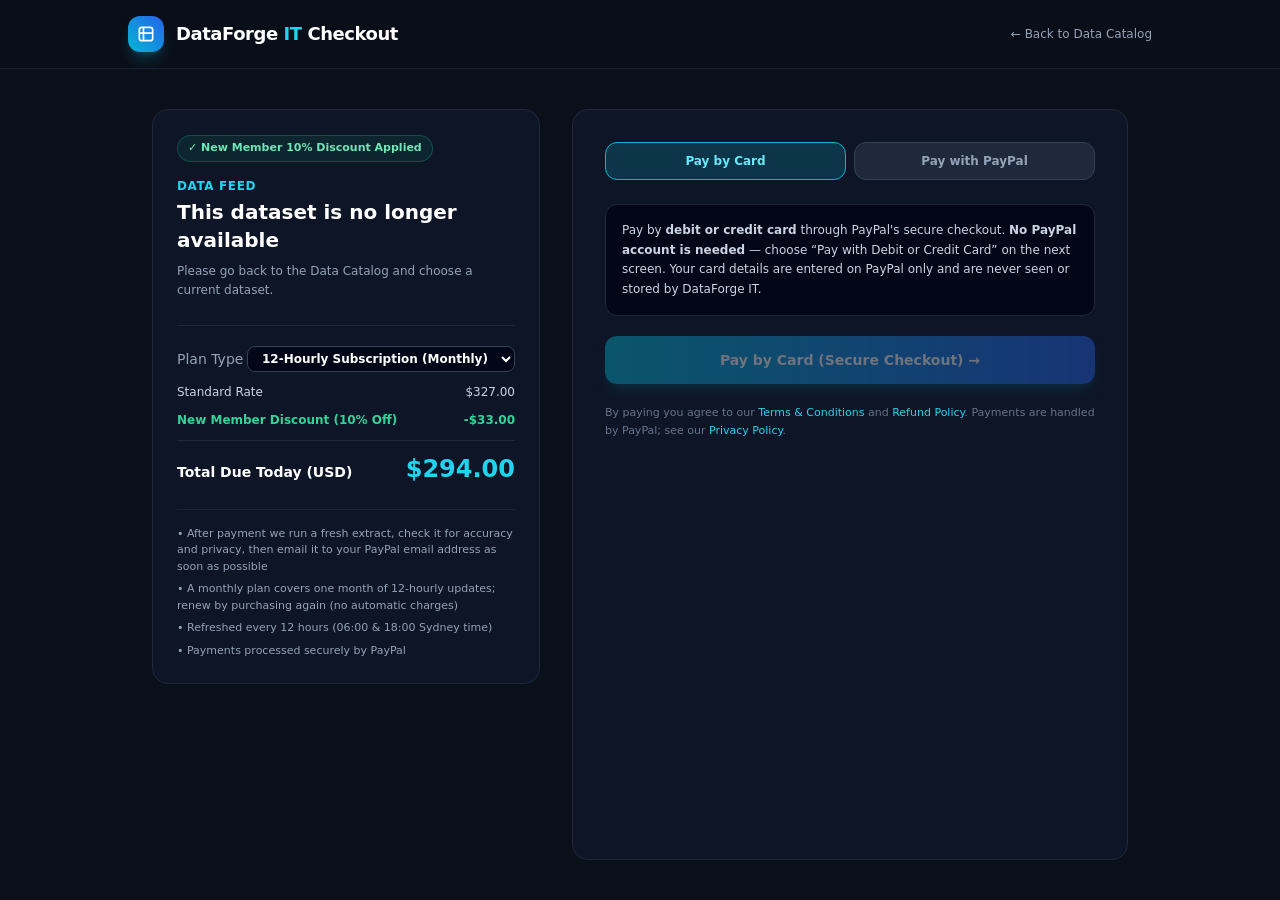
==== commit d861c737: "Fix unsupported site claims; correct dataset wording Remove claims for products and delivery methods" ====
--- a/checkout.html
+++ b/checkout.html
@@ -3,7 +3,7 @@
 <head>
   <meta charset="UTF-8">
   <meta name="viewport" content="width=device-width, initial-scale=1.0">
-  <title>Secure Checkout | DataForge IT Enterprise Data Feeds</title>
+  <title>Secure Checkout | DataForge IT Data Feeds</title>
   <link rel="stylesheet" href="site.css">
   <script src="catalog-data.js?v=20261109"></script>
   <script src="catalog-loader.js?v=20261109"></script>
@@ -28,9 +28,9 @@
     <div class="lg:col-span-5 bg-slate-900/80 border border-slate-800 rounded-2xl p-6 flex flex-col justify-between h-fit">
       <div>
         <div class="inline-flex items-center gap-1.5 px-2.5 py-1 rounded-full bg-emerald-500/10 border border-emerald-500/30 text-emerald-300 text-[11px] font-semibold mb-4">
-          &check; New Member 10% Discount (NEWMEMBER10) Applied
+          &check; New Member 10% Discount Applied
         </div>
-        <div id="coCategory" class="text-xs uppercase tracking-wider text-cyan-400 font-semibold">Enterprise Data Feed</div>
+        <div id="coCategory" class="text-xs uppercase tracking-wider text-cyan-400 font-semibold">Data Feed</div>
         <h1 id="coTitle" class="text-xl font-extrabold text-white mt-1">Loading Dataset...</h1>
         <p id="coDesc" class="text-xs text-slate-400 mt-2 leading-relaxed"></p>
 
@@ -47,7 +47,7 @@
             <span id="coStdPrice">$327.00</span>
           </div>
           <div id="coDiscountRow" class="flex justify-between text-xs text-emerald-400 font-semibold">
-            <span>Promo Code (NEWMEMBER10 - 10% Off)</span>
+            <span>New Member Discount (10% Off)</span>
             <span id="coDiscountAmt">-$33.00</span>
           </div>
           <div class="pt-3 border-t border-slate-800 flex justify-between items-baseline">
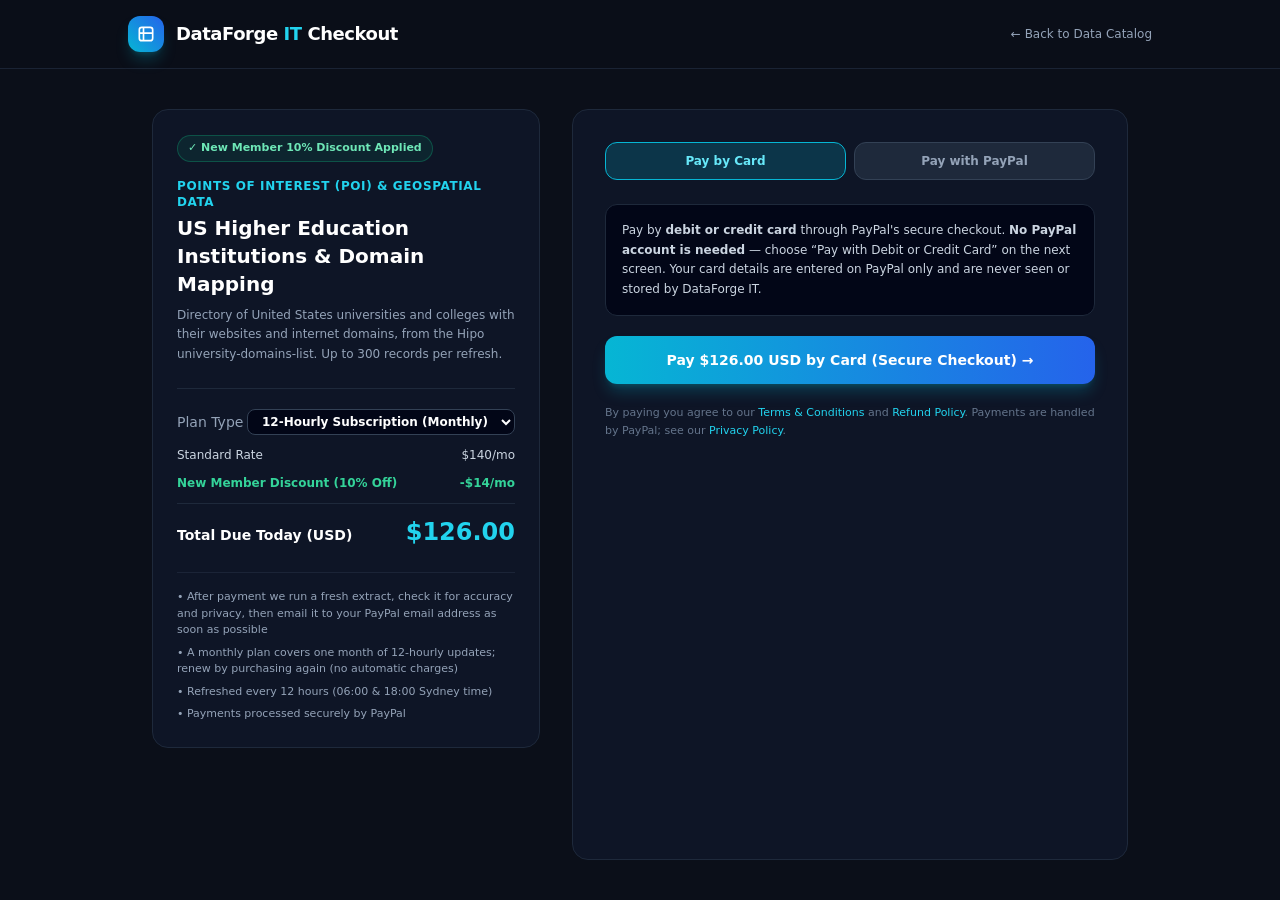
==== commit 21d012b9: "Update checkout.html: DataForge IT footer, 3-Pass Rescan & Regulatory Compliance section/FAQs, and o" ====
--- a/checkout.html
+++ b/checkout.html
@@ -7,6 +7,7 @@
   <link rel="stylesheet" href="site.css">
   <script src="catalog-data.js?v=20261109"></script>
   <script src="catalog-loader.js?v=20261109"></script>
+  <script src="paypal-links.js?v=20261110"></script>
 </head>
 <body class="bg-[#0b0f19] text-slate-100 font-sans antialiased min-h-screen flex flex-col">
   <nav class="border-b border-slate-800/80 px-6 py-4 bg-[#0b0f19]/90">
@@ -104,7 +105,7 @@
 
   <script>
     const params = new URLSearchParams(window.location.search);
-    const datasetId = params.get('dataset') || 'ecommerce_pricing_intelligence';
+    const datasetId = params.get('dataset') || 'world_universities_poi';
     const initialMethod = params.get('method') || 'stripe';
     let currentDataset = null;
 
@@ -133,10 +134,15 @@
       document.getElementById('coTotalPrice').textContent = '$' + finalPrice + '.00';
       document.getElementById('cardPaypalLink').textContent = 'Pay $' + finalPrice + '.00 USD by Card (Secure Checkout) \u2192';
 
-      const itemName = encodeURIComponent('DataForge IT - ' + currentDataset.title + (isMonthly ? ' (12h Subscription)' : ' (One-Off Archive)'));
-      const paypalUrl = 'https://www.paypal.com/cgi-bin/webscr?cmd=_xclick&business=jleake2620%40gmail.com&item_name=' + itemName + '&amount=' + finalPrice + '&currency_code=USD&no_shipping=1';
-      document.getElementById('directPaypalLink').href = paypalUrl;
-      document.getElementById('cardPaypalLink').href = paypalUrl + '&landing_page=billing';
+      // PayPal hosted link: the price is fixed on PayPal's side and cannot be changed in the browser.
+      const payUrl = window.dataforgePayUrl ? window.dataforgePayUrl(currentDataset.id, isMonthly ? 'monthly' : 'oneoff') : null;
+      document.querySelectorAll('#directPaypalLink, #cardPaypalLink').forEach(el => {
+        if (payUrl) { el.href = payUrl; el.style.pointerEvents = ''; el.style.opacity = ''; }
+        else { el.removeAttribute('href'); el.style.pointerEvents = 'none'; el.style.opacity = '0.4'; }
+      });
+      const box = document.getElementById('paymentStatusBox');
+      box.classList.toggle('hidden', !!payUrl);
+      if (!payUrl) box.textContent = 'Online payment for this option is not available yet. Email contact@dataforgeit.digital and we will send you a payment link.';
     }
 
     function showDataset() {
@@ -152,6 +158,7 @@
         document.getElementById('coCategory').textContent = currentDataset.category;
         document.getElementById('coTitle').textContent = currentDataset.title;
         document.getElementById('coDesc').textContent = currentDataset.description;
+        if (window.dataforgePayUrl && !window.dataforgePayUrl(currentDataset.id, 'monthly') && window.dataforgePayUrl(currentDataset.id, 'oneoff')) { document.getElementById('planSelect').value = 'oneoff'; }
         updateTotal();
       }
     }
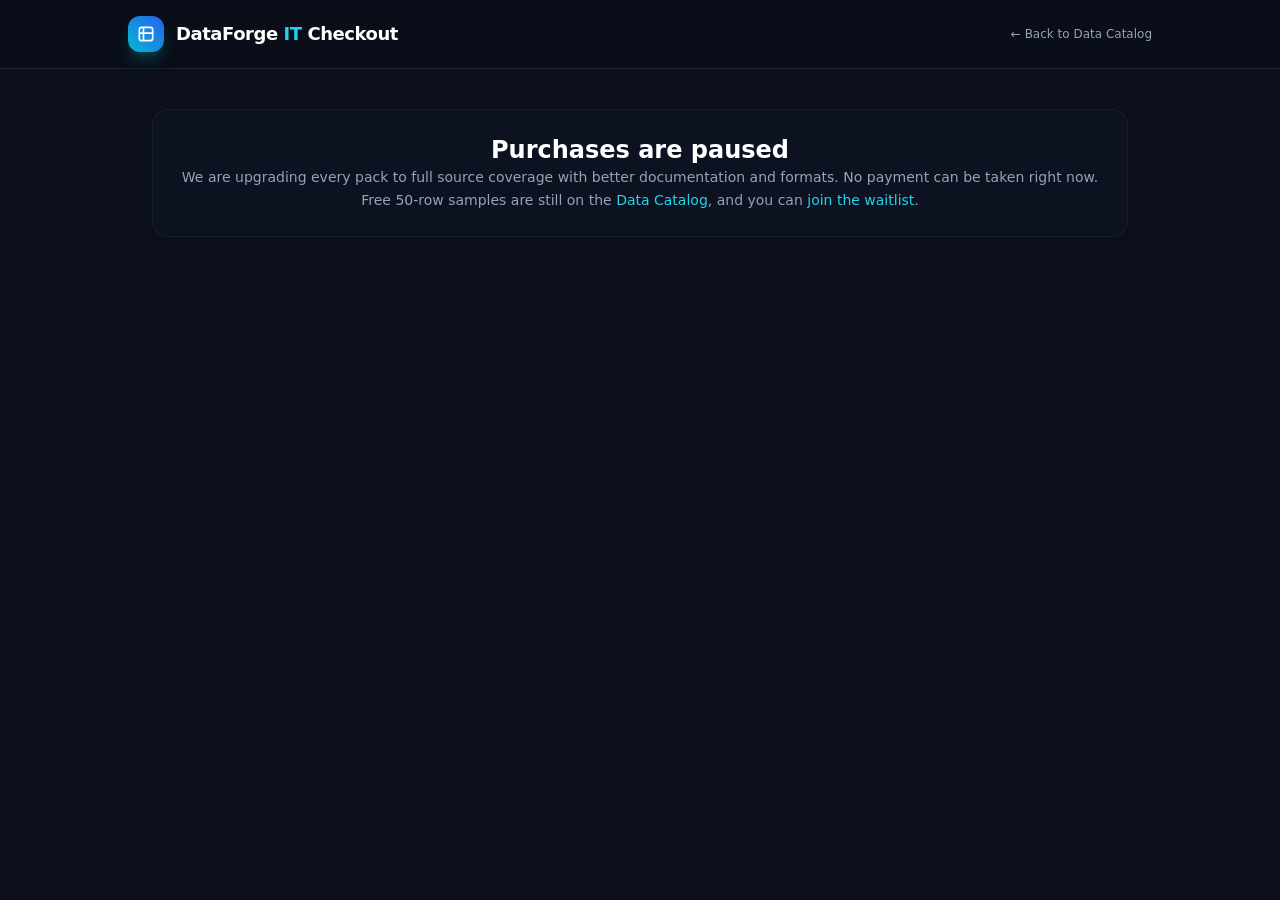
==== commit 3ef53a92: "Pause purchases while packs are upgraded; fix untrue claims - Buy One-Off / Pay by Card buttons repl" ====
--- a/checkout.html
+++ b/checkout.html
@@ -7,7 +7,7 @@
   <link rel="stylesheet" href="site.css">
   <script src="catalog-data.js?v=20261109"></script>
   <script src="catalog-loader.js?v=20261109"></script>
-  <script src="paypal-links.js?v=20261110"></script>
+  <script src="paypal-links.js?v=20261113"></script>
 </head>
 <body class="bg-[#0b0f19] text-slate-100 font-sans antialiased min-h-screen flex flex-col">
   <nav class="border-b border-slate-800/80 px-6 py-4 bg-[#0b0f19]/90">
@@ -24,7 +24,13 @@
     </div>
   </nav>
 
-  <main class="flex-1 max-w-5xl w-full mx-auto px-6 py-10 grid grid-cols-1 lg:grid-cols-12 gap-8">
+  <main class="flex-1 max-w-5xl w-full mx-auto px-6 py-10">
+    <div class="p-6 rounded-2xl bg-slate-900/40 border border-slate-800/60 text-center">
+      <h1 class="text-2xl font-bold text-white">Purchases are paused</h1>
+      <p class="mt-3 text-sm text-slate-400 leading-relaxed">We are upgrading every pack to full source coverage with better documentation and formats. No payment can be taken right now. Free 50-row samples are still on the <a href="https://dataforgeit.digital/#catalog" class="text-cyan-400 hover:underline">Data Catalog</a>, and you can <a href="https://dataforgeit.digital/#contact" class="text-cyan-400 hover:underline">join the waitlist</a>.</p>
+    </div>
+  </main>
+  <main style="display:none" class="flex-1 max-w-5xl w-full mx-auto px-6 py-10 grid grid-cols-1 lg:grid-cols-12 gap-8">
     <!-- Left: Order Summary -->
     <div class="lg:col-span-5 bg-slate-900/80 border border-slate-800 rounded-2xl p-6 flex flex-col justify-between h-fit">
       <div>
